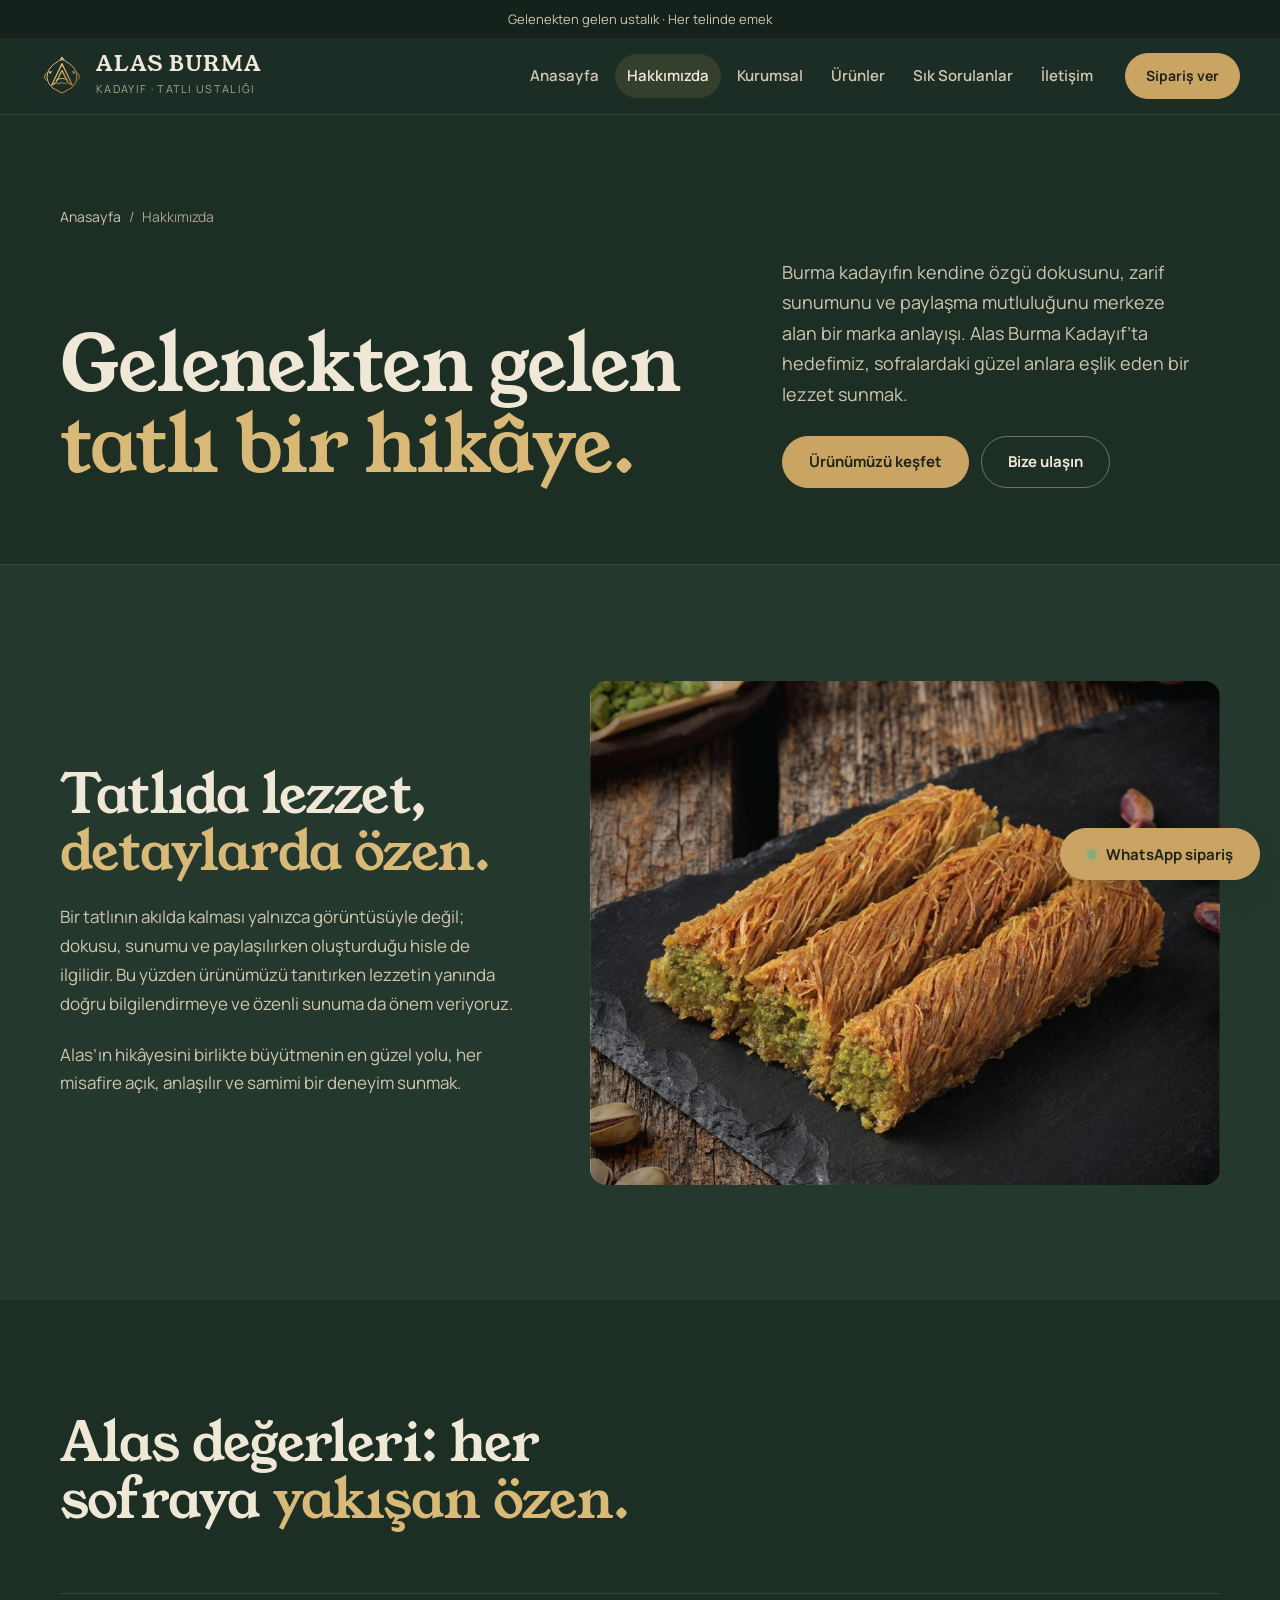
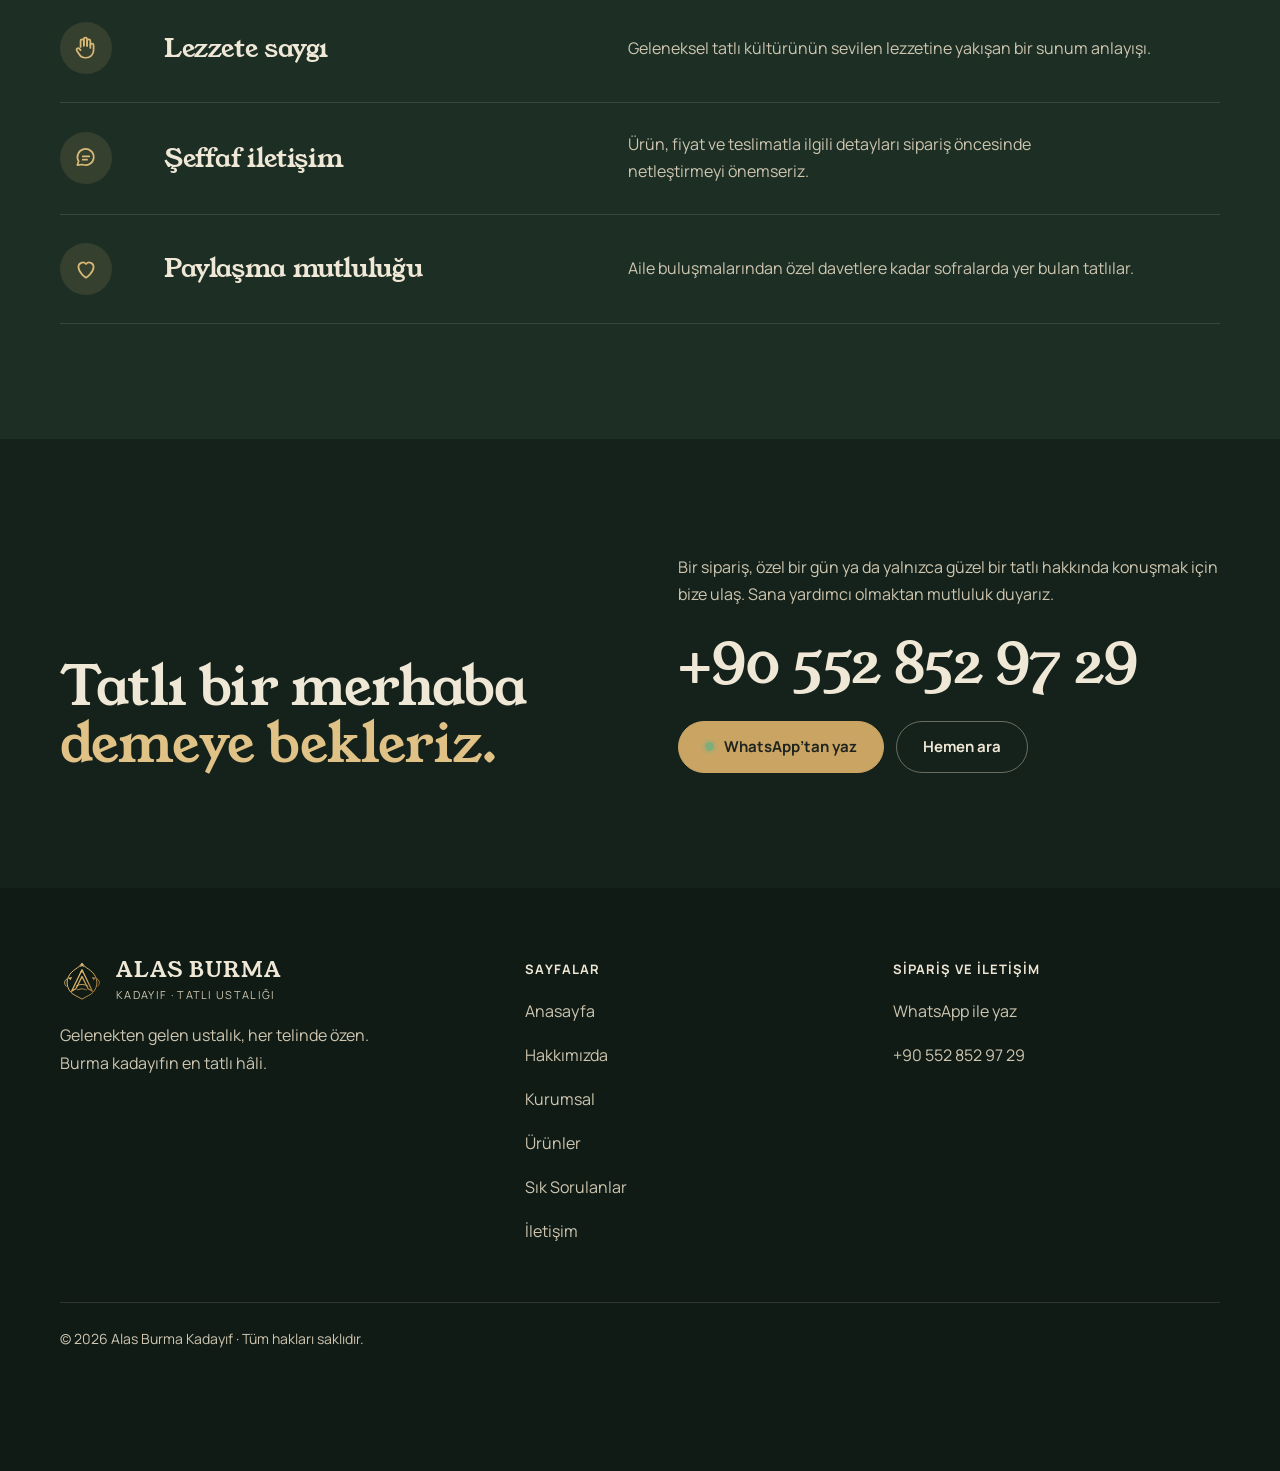
==== hakkimizda.html @ 7f006ce3 "Add files via upload" ====
<!DOCTYPE html>
<html lang="tr">
<head>
<meta charset="UTF-8"><meta name="viewport" content="width=device-width, initial-scale=1">
<title>Hakkımızda | Alas Burma Kadayıf</title>
<meta name="description" content="Alas Burma Kadayıf’ın hikâyesi, yaklaşımı ve değerleri.">
<link rel="canonical" href="https://xn--alasburmakadayf-llc.com/hakkimizda.html">
<meta property="og:type" content="website"><meta property="og:locale" content="tr_TR"><meta property="og:site_name" content="Alas Burma Kadayıf"><meta property="og:title" content="Hakkımızda | Alas Burma Kadayıf"><meta property="og:description" content="Alas Burma Kadayıf’ın hikâyesi, yaklaşımı ve değerleri."><meta property="og:url" content="https://xn--alasburmakadayf-llc.com/hakkimizda.html"><meta property="og:image" content="https://xn--alasburmakadayf-llc.com/assets/burma-kadayif.jpg"><meta name="twitter:card" content="summary_large_image">
<meta name="theme-color" content="#1d2e25">
<link rel="icon" type="image/svg+xml" href="assets/favicon.svg">
<link rel="preconnect" href="https://fonts.googleapis.com"><link rel="preconnect" href="https://fonts.gstatic.com" crossorigin>
<link rel="stylesheet" href="https://fonts.googleapis.com/css2?family=Manrope:wght@400;500;600;700&family=Young+Serif&display=swap">
<link rel="stylesheet" href="assets/site.css">
</head>
<body>
<a class="skip" href="#icerik">İçeriğe geç</a>
<div class="topline">Gelenekten gelen ustalık · Her telinde emek</div>
<header class="header"><div class="wrap">
<a class="brand" href="index.html" aria-label="Alas Burma Kadayıf ana sayfa"><svg  viewBox="0 0 72 72" aria-hidden="true" xmlns="http://www.w3.org/2000/svg"><defs><linearGradient id="lgH" x1="0" y1="0" x2="1" y2="1"><stop stop-color="#f1d18d"/><stop offset=".55" stop-color="#d2aa5e"/><stop offset="1" stop-color="#9d7134"/></linearGradient></defs><path d="M36 5 C31 14 20 15 14 27 C8 39 14 53 25 58 L36 64 L47 58 C58 53 64 39 58 27 C52 15 41 14 36 5Z" fill="none" stroke="url(#lgH)" stroke-width="1.6"/><path d="M36 16 L19 51 L26 47 L36 27 L46 47 L53 51Z" fill="none" stroke="url(#lgH)" stroke-width="2.1" stroke-linejoin="round"/><path d="M26 43 Q36 37 46 43 M28 49 Q36 45 44 49" fill="none" stroke="url(#lgH)" stroke-width="1.3"/><path d="M36 5 L32 12 L36 10 L40 12Z M13 29 L20 28 L17 33Z M59 29 L52 28 L55 33Z" fill="url(#lgH)"/><circle cx="36" cy="19" r="2" fill="url(#lgH)"/><path d="M10 43 Q4 36 11 31 M62 43 Q68 36 61 31" fill="none" stroke="url(#lgH)" stroke-width="1.3" stroke-linecap="round"/></svg><span><b>ALAS BURMA</b><small>Kadayıf · Tatlı ustalığı</small></span></a>
<button class="menu-btn" type="button" aria-controls="site-menu" aria-expanded="false"><i></i><span>Menü</span></button>
<nav class="nav" id="site-menu" aria-label="Ana menü">
<a data-page="index.html" href="index.html">Anasayfa</a>
<a data-page="hakkimizda.html" href="hakkimizda.html">Hakkımızda</a>
<div class="drop"><a data-page="kurumsal.html" href="kurumsal.html">Kurumsal</a><div class="drop-menu"><a data-page="kurumsal.html" href="kurumsal.html">Kurumsal yaklaşımımız</a><a data-page="kalite.html" href="kalite.html">Kalite anlayışımız</a></div></div>
<a data-page="urunler.html" href="urunler.html">Ürünler</a>
<a data-page="sss.html" href="sss.html">Sık Sorulanlar</a>
<a data-page="iletisim.html" href="iletisim.html">İletişim</a>
<form class="search" role="search" onsubmit="return searchSite(event)"><label class="sr-only" for="site-search-m">Sitede ara</label><input id="site-search-m" type="search" placeholder="Sitede ara"><button type="submit" aria-label="Ara"><svg viewBox="0 0 24 24" fill="none" stroke="currentColor" stroke-width="2" stroke-linecap="round" aria-hidden="true"><circle cx="11" cy="11" r="6.5"/><path d="m16 16 4 4"/></svg></button></form>
</nav>
<form class="search" role="search" onsubmit="return searchSite(event)"><label class="sr-only" for="site-search">Sitede ara</label><input id="site-search" type="search" placeholder="Sitede ara"><button type="submit" aria-label="Ara"><svg viewBox="0 0 24 24" fill="none" stroke="currentColor" stroke-width="2" stroke-linecap="round" aria-hidden="true"><circle cx="11" cy="11" r="6.5"/><path d="m16 16 4 4"/></svg></button></form>
<a class="btn order-top" href="https://wa.me/905528529729?text=Merhaba%2C%20Alas%20Burma%20Kaday%C4%B1f%20sipari%C5%9Fi%20vermek%20istiyorum." target="_blank" rel="noopener">Sipariş ver</a>
</div></header>
<main id="icerik">

<section class="page-head"><div class="wrap">
<nav class="crumbs" aria-label="Konum"><a href="index.html">Anasayfa</a><span aria-hidden="true">/</span><span>Hakkımızda</span></nav>
<div class="grid" data-enter><h1>Gelenekten gelen <span class="accent">tatlı bir hikâye.</span></h1><div><p>Burma kadayıfın kendine özgü dokusunu, zarif sunumunu ve paylaşma mutluluğunu merkeze alan bir marka anlayışı. Alas Burma Kadayıf’ta hedefimiz, sofralardaki güzel anlara eşlik eden bir lezzet sunmak.</p><div class="actions"><a class="btn" href="urunler.html">Ürünümüzü keşfet</a><a class="btn ghost" href="iletisim.html">Bize ulaşın</a></div></div></div>
</div></section>
<section class="sec white"><div class="wrap spread flip">
<div class="photo"><img src="assets/burma-kadayif.jpg" alt="Antep fıstıklı altın renginde burma kadayıf" style="object-position:60% 40%" loading="lazy"></div>
<div class="spread-copy"><h2>Tatlıda lezzet, <span class="accent">detaylarda özen.</span></h2><p>Bir tatlının akılda kalması yalnızca görüntüsüyle değil; dokusu, sunumu ve paylaşılırken oluşturduğu hisle de ilgilidir. Bu yüzden ürünümüzü tanıtırken lezzetin yanında doğru bilgilendirmeye ve özenli sunuma da önem veriyoruz.</p><p>Alas’ın hikâyesini birlikte büyütmenin en güzel yolu, her misafire açık, anlaşılır ve samimi bir deneyim sunmak.</p></div>
</div></section>
<section class="sec"><div class="wrap">
<div class="head"><h2>Alas değerleri: her sofraya <span class="accent">yakışan özen.</span></h2></div>
<div class="rows">
<div class="row"><div class="ic"><svg viewBox="0 0 24 24" fill="none" stroke="#d9b977" stroke-width="1.6" stroke-linecap="round" stroke-linejoin="round" aria-hidden="true"><path d='M7 11V5.5a1.5 1.5 0 0 1 3 0V10'/><path d='M10 9.5V4a1.5 1.5 0 0 1 3 0v6'/><path d='M13 10V5.5a1.5 1.5 0 0 1 3 0V12'/><path d='M16 9.5a1.5 1.5 0 0 1 3 0V14a7 7 0 0 1-7 7h-1a6 6 0 0 1-5-2.7L3.6 14.6a1.5 1.5 0 0 1 2.4-1.8L7 14'/></svg></div><h3>Lezzete saygı</h3><p>Geleneksel tatlı kültürünün sevilen lezzetine yakışan bir sunum anlayışı.</p><span></span></div>
<div class="row"><div class="ic"><svg viewBox="0 0 24 24" fill="none" stroke="#d9b977" stroke-width="1.6" stroke-linecap="round" stroke-linejoin="round" aria-hidden="true"><path d='M4 18.5 5.2 15A7.5 7.5 0 1 1 8.6 18l-4.6.5z'/><path d='M9 10.5h6M9 13.5h4'/></svg></div><h3>Şeffaf iletişim</h3><p>Ürün, fiyat ve teslimatla ilgili detayları sipariş öncesinde netleştirmeyi önemseriz.</p><span></span></div>
<div class="row"><div class="ic"><svg viewBox="0 0 24 24" fill="none" stroke="#d9b977" stroke-width="1.6" stroke-linecap="round" stroke-linejoin="round" aria-hidden="true"><path d='M12 20s-7-4.4-7-10a4 4 0 0 1 7-2.6A4 4 0 0 1 19 10c0 5.6-7 10-7 10z'/></svg></div><h3>Paylaşma mutluluğu</h3><p>Aile buluşmalarından özel davetlere kadar sofralarda yer bulan tatlılar.</p><span></span></div>
</div></div></section>
<section class="sec dark"><div class="wrap contact">
<h2>Tatlı bir merhaba <span class="accent">demeye bekleriz.</span></h2>
<div class="contact-side"><p>Bir sipariş, özel bir gün ya da yalnızca güzel bir tatlı hakkında konuşmak için bize ulaş. Sana yardımcı olmaktan mutluluk duyarız.</p><a class="phone" href="tel:+905528529729">+90 552 852 97 29</a><div class="actions"><a class="btn" href="https://wa.me/905528529729?text=Merhaba%2C%20Alas%20Burma%20Kaday%C4%B1f%20hakk%C4%B1nda%20bilgi%20almak%20istiyorum." target="_blank" rel="noopener"><span class="dot" aria-hidden="true"></span>WhatsApp’tan yaz</a><a class="btn ghost" href="tel:+905528529729">Hemen ara</a></div></div>
</div></section>
</main>
<footer class="footer dark"><div class="wrap">
<div class="grid">
<div><a class="brand" href="index.html" aria-label="Alas Burma Kadayıf ana sayfa"><svg  viewBox="0 0 72 72" aria-hidden="true" xmlns="http://www.w3.org/2000/svg"><defs><linearGradient id="lgF" x1="0" y1="0" x2="1" y2="1"><stop stop-color="#f1d18d"/><stop offset=".55" stop-color="#d2aa5e"/><stop offset="1" stop-color="#9d7134"/></linearGradient></defs><path d="M36 5 C31 14 20 15 14 27 C8 39 14 53 25 58 L36 64 L47 58 C58 53 64 39 58 27 C52 15 41 14 36 5Z" fill="none" stroke="url(#lgF)" stroke-width="1.6"/><path d="M36 16 L19 51 L26 47 L36 27 L46 47 L53 51Z" fill="none" stroke="url(#lgF)" stroke-width="2.1" stroke-linejoin="round"/><path d="M26 43 Q36 37 46 43 M28 49 Q36 45 44 49" fill="none" stroke="url(#lgF)" stroke-width="1.3"/><path d="M36 5 L32 12 L36 10 L40 12Z M13 29 L20 28 L17 33Z M59 29 L52 28 L55 33Z" fill="url(#lgF)"/><circle cx="36" cy="19" r="2" fill="url(#lgF)"/><path d="M10 43 Q4 36 11 31 M62 43 Q68 36 61 31" fill="none" stroke="url(#lgF)" stroke-width="1.3" stroke-linecap="round"/></svg><span><b>ALAS BURMA</b><small>Kadayıf · Tatlı ustalığı</small></span></a><p>Gelenekten gelen ustalık, her telinde özen. Burma kadayıfın en tatlı hâli.</p></div>
<div><h3>Sayfalar</h3><nav aria-label="Alt menü"><a href="index.html">Anasayfa</a><a href="hakkimizda.html">Hakkımızda</a><a href="kurumsal.html">Kurumsal</a><a href="urunler.html">Ürünler</a><a href="sss.html">Sık Sorulanlar</a><a href="iletisim.html">İletişim</a></nav></div>
<div class="contact-links"><h3>Sipariş ve iletişim</h3><a href="https://wa.me/905528529729?text=Merhaba%2C%20Alas%20Burma%20Kaday%C4%B1f%20hakk%C4%B1nda%20bilgi%20almak%20istiyorum." target="_blank" rel="noopener">WhatsApp ile yaz</a><a href="tel:+905528529729">+90 552 852 97 29</a></div>
</div>
<div class="legal">© 2026 Alas Burma Kadayıf · Tüm hakları saklıdır.</div>
</div></footer>
<a class="btn wa" href="https://wa.me/905528529729?text=Merhaba%2C%20Alas%20Burma%20Kaday%C4%B1f%20hakk%C4%B1nda%20bilgi%20almak%20istiyorum." target="_blank" rel="noopener"><span class="dot" aria-hidden="true"></span>WhatsApp sipariş</a>
<script src="assets/site.js"></script>
</body>
</html>
---- assets/site.css ----
/* Alas Burma Kadayıf — atölye kâğıdı sistemi
   Zemin: sıcak kâğıt. Mürekkep: koyu yeşil. Vurgu: fıstık yeşili (küçük işaretler), altın (yalnız marka).
   Başlık: Young Serif. Gövde: Manrope. */
:root{
  --paper:#1d2e25;--paper-2:#24382d;--ink:#f0e8d6;--ink-2:#cec6b0;--ink-3:#aaa48d;
  --green:#15221b;--green-2:#2a4033;--cream-on-green:#f0e8d6;--muted-on-green:#cec6b0;
  --gold:#c9a463;--pist:#d9b977;--pist-soft:rgba(217,185,119,.13);--line:rgba(240,232,214,.13);--line-dark:rgba(240,232,214,.13);
  --wrap:1240px;--gut:clamp(20px,4vw,40px);--sec:clamp(72px,9vw,128px);--r:16px;
  --serif:'Young Serif',Georgia,'Times New Roman',serif;--sans:Manrope,Arial,Helvetica,sans-serif;
  --ease:cubic-bezier(.16,1,.3,1)
}
*{box-sizing:border-box}
html{scroll-behavior:smooth;-webkit-text-size-adjust:100%;scrollbar-color:var(--gold) var(--green);accent-color:var(--pist)}
body{margin:0;background:var(--paper);color:var(--ink);font:400 16px/1.7 var(--sans)}
img{display:block;max-width:100%}
a{color:inherit;text-underline-offset:4px}
::selection{background:#c9a35e;color:#13201a}
:focus-visible{outline:2px solid var(--gold);outline-offset:3px;border-radius:4px}
.dark :focus-visible{outline-color:var(--gold)}
h1,h2,h3{font-family:var(--serif);font-weight:400;line-height:1.06;letter-spacing:-.015em;margin:0;text-wrap:balance}
h1{font-size:clamp(42px,6vw,88px)}
h2{font-size:clamp(34px,4.2vw,60px)}
h3{font-size:clamp(22px,2vw,28px);line-height:1.2}
p{margin:0;text-wrap:pretty}
.wrap{max-width:var(--wrap);margin:0 auto;padding:0 var(--gut)}
.sr-only{position:absolute;width:1px;height:1px;overflow:hidden;clip:rect(0 0 0 0);white-space:nowrap}
.skip{position:absolute;left:12px;top:-60px;z-index:200;background:var(--ink);color:var(--paper);padding:12px 18px;border-radius:999px;text-decoration:none}
.skip:focus{top:12px}
.accent{color:var(--pist)}
.dark .accent{color:#e0c287}

/* Butonlar: tek aile */
.btn{display:inline-flex;align-items:center;justify-content:center;gap:10px;min-height:52px;padding:0 26px;border-radius:999px;border:1.5px solid var(--ink);background:var(--ink);color:var(--paper);font:700 15px/1 var(--sans);text-decoration:none;cursor:pointer;transition:transform .25s var(--ease),background-color .25s,color .25s,border-color .25s}
.btn:hover{transform:translateY(-2px);background:var(--green-2);border-color:var(--green-2)}
.btn:active{transform:scale(.97)}
.btn.ghost{background:transparent;color:var(--ink)}
.btn.ghost:hover{background:var(--ink);color:var(--paper)}
.dark .btn{background:var(--cream-on-green);color:var(--ink);border-color:var(--cream-on-green)}
.dark .btn:hover{background:#fff;border-color:#fff}
.dark .btn.ghost{background:transparent;color:var(--cream-on-green);border-color:rgba(243,234,215,.5)}
.dark .btn.ghost:hover{background:var(--cream-on-green);color:var(--ink)}
.btn .dot{width:9px;height:9px;border-radius:50%;background:#7fae7c;box-shadow:0 0 0 3px rgba(127,174,124,.25)}
.actions{display:flex;flex-wrap:wrap;gap:12px}
.link{display:inline-flex;align-items:center;gap:8px;min-height:44px;font-weight:700;text-decoration:none;border-bottom:1.5px solid currentColor;padding-bottom:2px;min-height:0}
.link:hover{color:var(--pist)}

/* Üst bilgi */
.topline{background:var(--green);color:var(--muted-on-green);text-align:center;font-size:13px;padding:8px 16px}
.header{position:sticky;top:0;z-index:50;background:rgba(29,46,37,.95);backdrop-filter:blur(10px);border-bottom:1px solid var(--line)}
.header .wrap{display:flex;align-items:center;gap:20px;min-height:76px;max-width:1400px}
.brand{white-space:nowrap;display:flex;align-items:center;gap:12px;text-decoration:none;flex-shrink:0}
.brand svg{width:44px;height:44px}
.brand b{display:block;font:400 21px/1 var(--serif);letter-spacing:.06em;color:var(--ink)}
.brand small{display:block;margin-top:5px;font-size:11px;letter-spacing:.12em;text-transform:uppercase;color:var(--ink-3)}
.nav{display:flex;align-items:center;gap:4px;margin-left:auto}
.nav>a,.drop>a{display:inline-flex;align-items:center;min-height:44px;padding:0 12px;border-radius:999px;font-size:15px;font-weight:600;text-decoration:none;color:var(--ink-2);transition:background-color .2s,color .2s}
.nav>a:hover,.drop>a:hover{background:rgba(20,40,31,.06);color:var(--ink)}
.nav a.active{color:var(--ink);background:var(--pist-soft)}
.drop{position:relative}
.drop-menu{position:absolute;top:calc(100% + 8px);left:0;min-width:230px;padding:8px;background:var(--paper-2);border:1px solid var(--line);border-radius:14px;box-shadow:0 18px 40px -20px rgba(20,40,31,.35);opacity:0;visibility:hidden;transform:translateY(-4px);transition:.2s var(--ease)}
.drop:hover .drop-menu,.drop:focus-within .drop-menu,.drop.open .drop-menu{opacity:1;visibility:visible;transform:none}
.drop-menu a{display:flex;align-items:center;min-height:44px;padding:0 14px;border-radius:10px;text-decoration:none;font-weight:600;font-size:15px}
.drop-menu a:hover{background:var(--pist-soft)}
.search{display:flex;align-items:center;border:1px solid var(--line);border-radius:999px;background:var(--paper-2);padding:3px 3px 3px 16px;width:170px}
.search:focus-within{border-color:var(--pist);outline:2px solid var(--pist-soft)}
.nav .search{display:none}
.nav>a,.drop>a,.btn{white-space:nowrap}
.search input{flex:1;min-width:0;border:0;background:transparent;font:500 14px var(--sans);color:var(--ink);outline:0}
.search input::placeholder{color:var(--ink-3)}
.search button{width:40px;height:40px;border:0;border-radius:50%;background:var(--ink);color:var(--paper);cursor:pointer;display:grid;place-items:center}
.search button svg{width:17px;height:17px}
.order-top{min-height:46px;padding:0 20px;font-size:14px}
.menu-btn{display:none;margin-left:auto;align-items:center;gap:10px;min-height:46px;padding:0 18px;border-radius:999px;border:1.5px solid var(--ink);background:transparent;font:700 15px var(--sans);color:var(--ink);cursor:pointer}
.menu-btn i{width:18px;height:2px;background:currentColor;position:relative;display:block}
.menu-btn i:before,.menu-btn i:after{content:"";position:absolute;left:0;width:18px;height:2px;background:currentColor;transition:transform .25s}
.menu-btn i:before{top:-6px}.menu-btn i:after{top:6px}
.menu-open .menu-btn i{background:transparent}
.menu-open .menu-btn i:before{transform:translateY(6px) rotate(45deg)}
.menu-open .menu-btn i:after{transform:translateY(-6px) rotate(-45deg)}

/* Bölüm temelleri */
.sec{padding:var(--sec) 0}
.sec.white{background:var(--paper-2)}
.dark{background:var(--green);color:var(--cream-on-green)}
.dark p{color:var(--muted-on-green)}
.head{display:grid;grid-template-columns:minmax(0,1fr) minmax(0,.8fr);gap:24px 64px;align-items:end;margin-bottom:clamp(40px,5vw,72px)}
.head p{color:var(--ink-2);font-size:17px;max-width:52ch}
.dark .head p{color:var(--muted-on-green)}
.crumbs{display:flex;flex-wrap:wrap;gap:8px;font-size:14px;color:var(--ink-3);margin-bottom:28px}
.crumbs a{text-decoration:none;color:var(--ink-2);min-height:24px}
.crumbs a:hover{color:var(--pist)}
.photo{position:relative;overflow:hidden;border-radius:var(--r);background:#2a2a24}
.photo img{width:100%;height:100%;object-fit:cover;transition:transform .8s var(--ease)}
a.photo:hover img,.photo:hover img{transform:scale(1.025)}

/* Ana sayfa kahraman */
.hero{display:grid;grid-template-columns:minmax(0,1fr) minmax(0,1fr);min-height:calc(100svh - 112px);background:var(--paper)}
.hero-copy{display:flex;flex-direction:column;justify-content:center;gap:28px;padding:clamp(48px,6vw,96px) clamp(32px,5vw,80px) clamp(48px,6vw,96px) max(var(--gut),calc((100vw - var(--wrap))/2 + var(--gut)))}
.hero-copy h1{font-size:clamp(44px,4.8vw,80px)}
.hero-copy .lead{font-size:18px;color:var(--ink-2);max-width:46ch}
.facts{display:grid;grid-template-columns:repeat(3,minmax(0,1fr));border-top:1px solid var(--line);padding-top:22px;gap:20px;max-width:560px}
.facts b{display:block;font:400 19px/1.2 var(--serif);color:var(--ink)}
.facts span{display:block;font-size:14px;color:var(--ink-3);margin-top:4px}
.hero-photo{position:relative;min-height:420px;overflow:hidden;background:#2a2a24}
.hero-photo img{position:absolute;inset:0;width:100%;height:100%;object-fit:cover;object-position:50% 55%}
.hero-photo .stamp{position:absolute;left:28px;bottom:28px;display:flex;align-items:center;gap:12px;padding:12px 18px 12px 12px;border-radius:999px;background:rgba(21,34,27,.9);color:var(--ink);font-weight:700;font-size:14px}
.hero-photo .stamp svg{width:34px;height:34px}

/* Ürün yayılımı */
.spread{display:grid;grid-template-columns:minmax(0,1.15fr) minmax(0,.85fr);gap:clamp(32px,5vw,80px);align-items:center}
.spread.flip{grid-template-columns:minmax(0,.85fr) minmax(0,1.15fr)}
.spread.flip .photo{order:2}
.spread .photo{aspect-ratio:5/4}
.spread-copy{display:flex;flex-direction:column;gap:22px}
.spread-copy>p{font-size:17px;color:var(--ink-2)}
.dark .spread-copy>p{color:var(--muted-on-green)}
.specs{margin:0;border-top:1px solid var(--line)}
.specs div{display:grid;grid-template-columns:120px minmax(0,1fr);gap:16px;padding:14px 0;border-bottom:1px solid var(--line)}
.specs dt{font-size:14px;font-weight:700;color:var(--pist)}
.specs dd{margin:0;font-size:16px}

/* Hikâye bandı */
.story{display:grid;grid-template-columns:minmax(0,1.1fr) minmax(0,.9fr);gap:clamp(32px,6vw,96px);align-items:end}
.story h2{font-size:clamp(36px,4.2vw,60px)}
.story-side{display:flex;flex-direction:column;gap:24px}
.story-side p{font-size:17px}
.emblem{width:72px;height:72px}

/* Satır listesi (kart yerine) */
.rows{border-top:1px solid var(--line)}
.dark .rows{border-color:var(--line-dark)}
.row{display:grid;grid-template-columns:64px minmax(0,1fr) minmax(0,1.3fr) auto;gap:16px 40px;align-items:center;padding:28px 0;border-bottom:1px solid var(--line)}
.dark .row{border-color:var(--line-dark)}
.row .ic{width:52px;height:52px;border-radius:50%;background:var(--pist-soft);display:grid;place-items:center}
.row .ic svg{width:26px;height:26px}
.row p{color:var(--ink-2)}
.row .link{white-space:nowrap}

/* Fotoğraflı sipariş bandı */
.band{position:relative;overflow:hidden;color:#f3ead7}
.band img{position:absolute;inset:0;width:100%;height:100%;object-fit:cover;object-position:50% 70%}
.band:after{content:"";position:absolute;inset:0;background:linear-gradient(90deg,rgba(21,34,27,.9) 0%,rgba(21,34,27,.7) 45%,rgba(21,34,27,.18) 100%)}
.band .wrap{position:relative;z-index:1;padding-top:clamp(96px,12vw,170px);padding-bottom:clamp(96px,12vw,170px)}
.band h2{max-width:14ch}
.band p{max-width:44ch;margin:22px 0 32px;color:#e7e1cf;font-size:17px}

/* SSS */
.faq{display:grid;grid-template-columns:minmax(0,.8fr) minmax(0,1.2fr);gap:clamp(32px,6vw,96px);align-items:start}
.faq-side{position:sticky;top:110px;display:flex;flex-direction:column;gap:22px}
.faq-side p{color:var(--ink-2);font-size:17px}
.qa{border-top:1px solid var(--line)}
.qa details{border-bottom:1px solid var(--line)}
.qa summary{list-style:none;display:flex;justify-content:space-between;align-items:center;gap:24px;min-height:72px;padding:18px 0;cursor:pointer;font:400 21px/1.3 var(--serif)}
.qa summary::-webkit-details-marker{display:none}
.qa summary:after{content:"";flex:0 0 36px;height:36px;border-radius:50%;border:1.5px solid var(--ink);background:linear-gradient(var(--ink),var(--ink)) center/12px 1.5px no-repeat,linear-gradient(var(--ink),var(--ink)) center/1.5px 12px no-repeat;transition:transform .3s var(--ease),background-color .2s}
.qa details[open] summary:after{transform:rotate(45deg);background-color:var(--pist-soft)}
.qa summary:hover{color:var(--pist)}
.qa details p{padding:0 56px 24px 0;color:var(--ink-2);max-width:68ch}

/* İletişim */
.contact{display:grid;grid-template-columns:minmax(0,1fr) minmax(0,1fr);gap:clamp(32px,6vw,96px);align-items:end}
.contact h2{font-size:clamp(36px,4.2vw,60px)}
.contact-side{display:flex;flex-direction:column;gap:28px}
.phone{display:block;font:400 clamp(34px,4.4vw,60px)/1 var(--serif);color:var(--cream-on-green);text-decoration:none;letter-spacing:-.01em}
.phone:hover{color:#fff}
.channels{display:grid;grid-template-columns:repeat(2,minmax(0,1fr));gap:16px}
.channel{display:flex;flex-direction:column;gap:6px;padding:26px;border-radius:var(--r);background:var(--paper-2);border:1px solid var(--line);text-decoration:none;transition:transform .25s var(--ease),border-color .25s}
.channel:hover{transform:translateY(-2px);border-color:var(--pist)}
.channel svg{width:30px;height:30px;margin-bottom:10px}
.channel b{font:400 24px/1.2 var(--serif)}
.channel span{color:var(--ink-2);font-size:15px}

/* İç sayfa başlığı */
.page-head{padding:clamp(56px,7vw,104px) 0 clamp(48px,6vw,88px);border-bottom:1px solid var(--line)}
.page-head .grid{display:grid;grid-template-columns:minmax(0,1.2fr) minmax(0,.8fr);gap:24px 64px;align-items:end}
.page-head p{font-size:18px;color:var(--ink-2);max-width:48ch}
.page-head .actions{margin-top:26px}

/* Ürün detay */
.detail-head{display:grid;grid-template-columns:minmax(0,1.1fr) minmax(0,.9fr);gap:clamp(32px,5vw,80px);align-items:center;padding:clamp(40px,5vw,72px) 0 var(--sec)}
.detail-head .photo{aspect-ratio:1/1}
.detail-head h1{font-size:clamp(52px,7vw,104px)}
.chips{display:flex;flex-wrap:wrap;gap:8px}
.chips span{display:inline-flex;align-items:center;min-height:36px;padding:0 14px;border-radius:999px;background:var(--pist-soft);color:#e0c287;font-size:14px;font-weight:700}
.trio{display:grid;grid-template-columns:repeat(3,minmax(0,1fr));gap:clamp(24px,4vw,56px);border-top:1px solid var(--line-dark);padding-top:40px}
.trio h3{margin-bottom:12px}
.trio span{display:block;font-size:14px;font-weight:700;color:#e0c287;margin-bottom:14px}
.tabs{display:flex;gap:8px;flex-wrap:wrap;margin-bottom:28px}
.tab{min-height:48px;padding:0 22px;border-radius:999px;border:1.5px solid var(--line);background:transparent;font:700 15px var(--sans);color:var(--ink-2);cursor:pointer;transition:.2s}
.tab:hover{border-color:var(--ink);color:var(--ink)}
.tab[aria-selected="true"]{background:var(--ink);border-color:var(--ink);color:var(--paper)}
.panel{max-width:72ch;font-size:17px;color:var(--ink-2)}
.panel p+p{margin-top:14px}
.panel strong{color:var(--ink)}
.panel[hidden]{display:none}

/* Alt bilgi */
.footer{background:#111b16;color:var(--muted-on-green);padding:72px 0 120px}
.footer .grid{display:grid;grid-template-columns:minmax(0,1.3fr) minmax(0,1fr) minmax(0,1fr);gap:40px}
.footer .brand b{color:var(--cream-on-green)}
.footer .brand small{color:var(--muted-on-green)}
.footer h3{font:700 13px var(--sans);letter-spacing:.08em;text-transform:uppercase;color:var(--cream-on-green);margin-bottom:12px}
.footer nav a,.footer .contact-links a{display:flex;align-items:center;min-height:44px;text-decoration:none;color:var(--muted-on-green)}
.footer nav a:hover,.footer .contact-links a:hover{color:#fff}
.footer p{margin-top:18px;max-width:34ch}
.footer .legal{margin-top:48px;padding-top:24px;border-top:1px solid var(--line-dark);font-size:14px}

/* Yüzen sipariş */
.wa{position:fixed;right:20px;bottom:20px;z-index:60;box-shadow:0 14px 30px -14px rgba(20,40,31,.6)}

/* Giriş hareketi: yalnız ilk ekran, bir kez */
@keyframes up{from{opacity:0;transform:translateY(18px)}to{opacity:1;transform:none}}
@keyframes reveal{from{clip-path:inset(0 0 0 100%)}to{clip-path:inset(0)}}
[data-enter]>*{animation:up .9s var(--ease) both}
[data-enter]>:nth-child(2){animation-delay:.08s}[data-enter]>:nth-child(3){animation-delay:.16s}[data-enter]>:nth-child(4){animation-delay:.24s}[data-enter]>:nth-child(5){animation-delay:.32s}
.hero-photo{animation:reveal 1.2s var(--ease) .15s both}
@media(prefers-reduced-motion:reduce){*,*:before,*:after{animation:none!important;transition:none!important}html{scroll-behavior:auto}}

/* Duyarlı */
@media(max-width:1280px){.header .wrap>.search{display:none}}
@media(max-width:1100px){.nav>a,.drop>a{padding:0 9px;font-size:14px}.order-top{display:none}}
@media(max-width:900px){
  .menu-btn{display:inline-flex}
  .order-top{display:none}
  .header{backdrop-filter:none;background:var(--paper)}
  .menu-open .wa{display:none}
  .nav{display:none;position:fixed;inset:var(--menu-top,112px) 0 0;flex-direction:column;align-items:stretch;gap:0;padding:16px var(--gut) 120px;background:var(--paper);overflow:auto;margin:0}
  .menu-open .nav{display:flex}
  .nav>a,.drop>a{min-height:56px;font:400 26px var(--serif);color:var(--ink);border-bottom:1px solid var(--line);border-radius:0;padding:0}
  .nav>a.active{background:transparent;color:var(--pist)}
  .drop-menu{position:static;opacity:1;visibility:visible;transform:none;box-shadow:none;border:0;background:transparent;padding:0 0 8px 12px}
  .nav .search{display:flex;width:100%;margin-top:20px}
  .hero,.spread,.spread.flip,.story,.faq,.contact,.head,.page-head .grid,.detail-head,.footer .grid{grid-template-columns:minmax(0,1fr)}
  .hero{min-height:0}
  .hero-photo{min-height:0;aspect-ratio:4/3;order:2}
  .hero-copy{padding:48px var(--gut)}
  .spread.flip .photo{order:0}
  .faq-side{position:static}
  .row{grid-template-columns:52px minmax(0,1fr);gap:10px 18px}
  .row .ic{width:44px;height:44px}
  .row p,.row .link{grid-column:2}
  .trio{grid-template-columns:minmax(0,1fr)}
  .band:after{background:rgba(21,34,27,.76)}
}
@media(max-width:560px){
  .brand b{font-size:18px}.brand small{font-size:11px;letter-spacing:.08em}.brand svg{width:38px;height:38px}
  .menu-btn span{display:none}
  .facts{grid-template-columns:minmax(0,1fr);gap:12px}
  .facts div{display:flex;gap:10px;align-items:baseline}
  .actions .btn{width:100%}
  .channels{grid-template-columns:minmax(0,1fr)}
  .specs div{grid-template-columns:92px minmax(0,1fr)}
  .qa summary{font-size:19px}
  .qa details p{padding-right:0}
  .wa{left:16px;right:16px;bottom:14px}
  .footer{padding-bottom:110px}
  .tabs .tab{flex:1 1 auto}
}

/* koyu tema butonları: dolu = yumuşak altın, çerçeveli = krem çizgi */
.btn,.dark .btn{background:var(--gold);border-color:var(--gold);color:#1f241f}
.btn:hover,.dark .btn:hover{background:#d6b475;border-color:#d6b475;color:#13201a}
.btn.ghost,.dark .btn.ghost{background:transparent;color:var(--ink);border-color:rgba(237,228,207,.38)}
.btn.ghost:hover,.dark .btn.ghost:hover{background:rgba(237,228,207,.08);color:var(--ink);border-color:var(--gold)}
.search button{background:var(--gold);color:#13201a}
.photo,.hero-photo{background:#15221b}
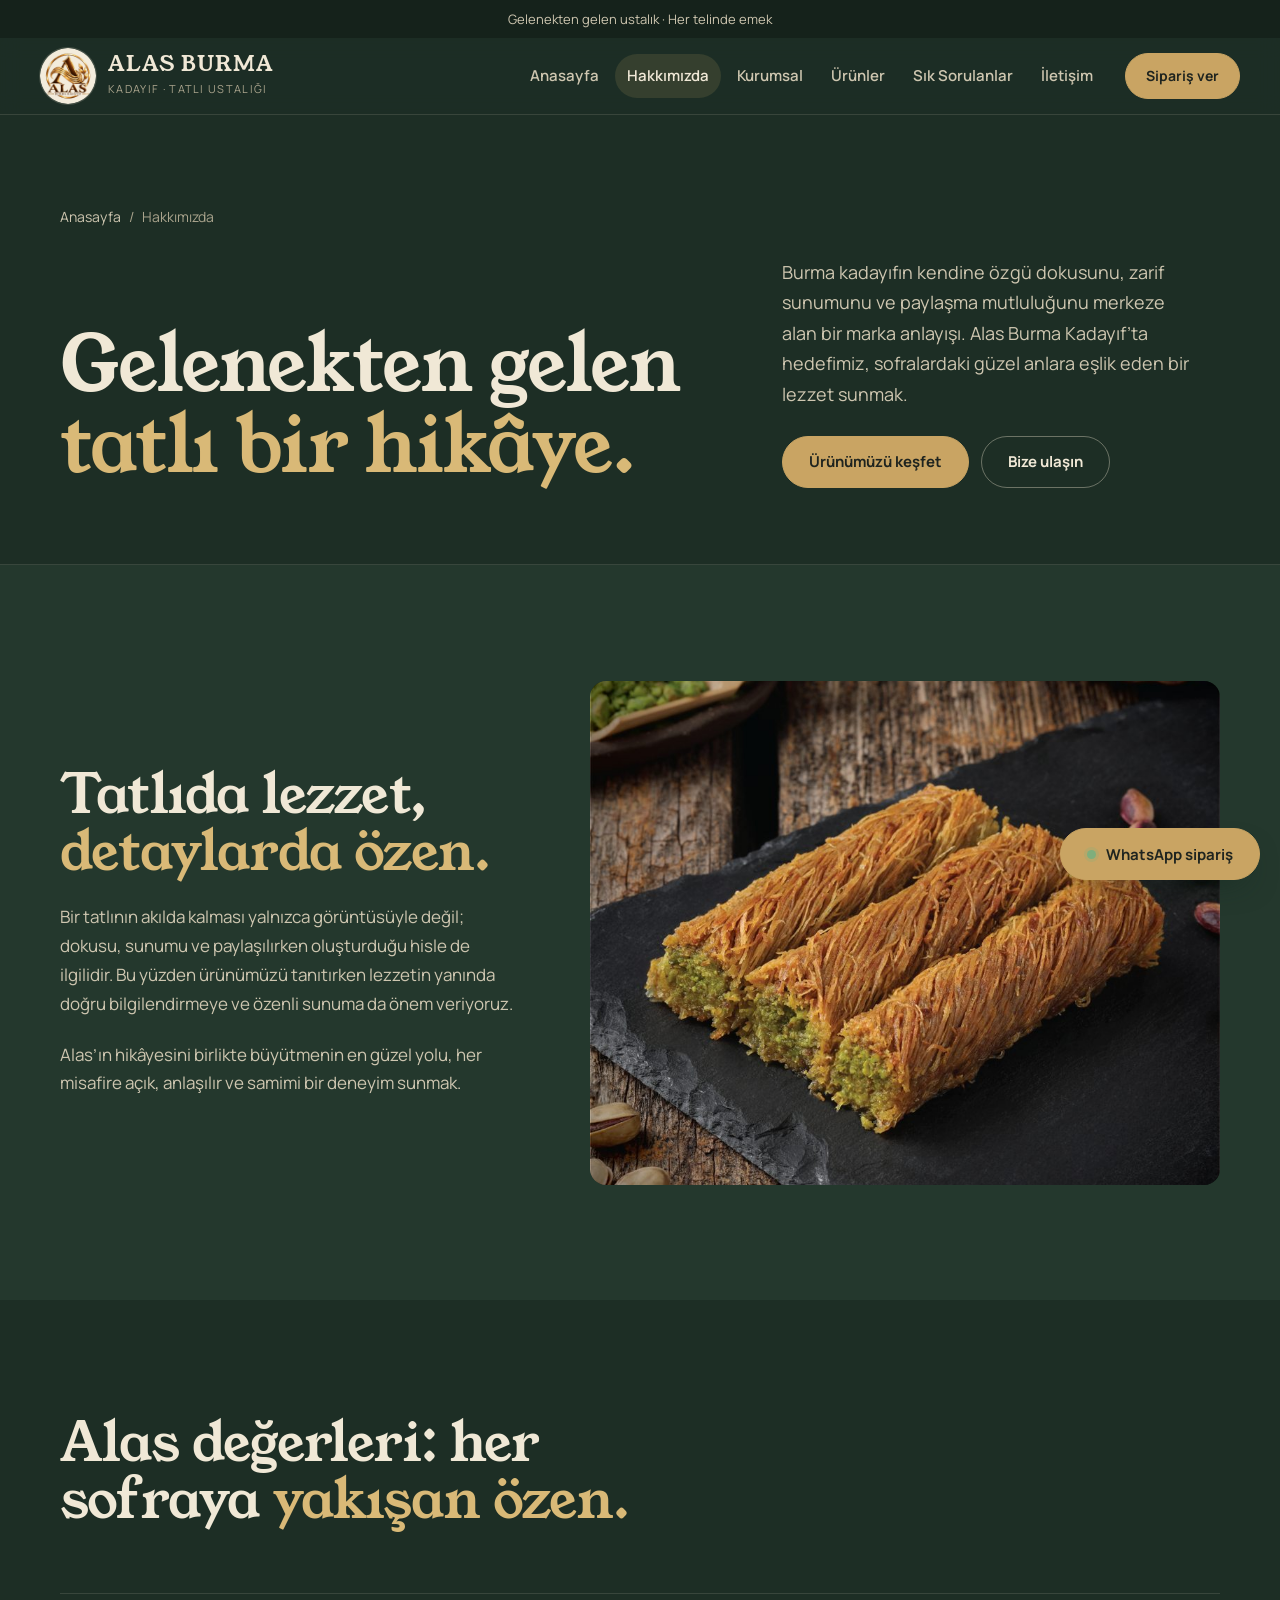
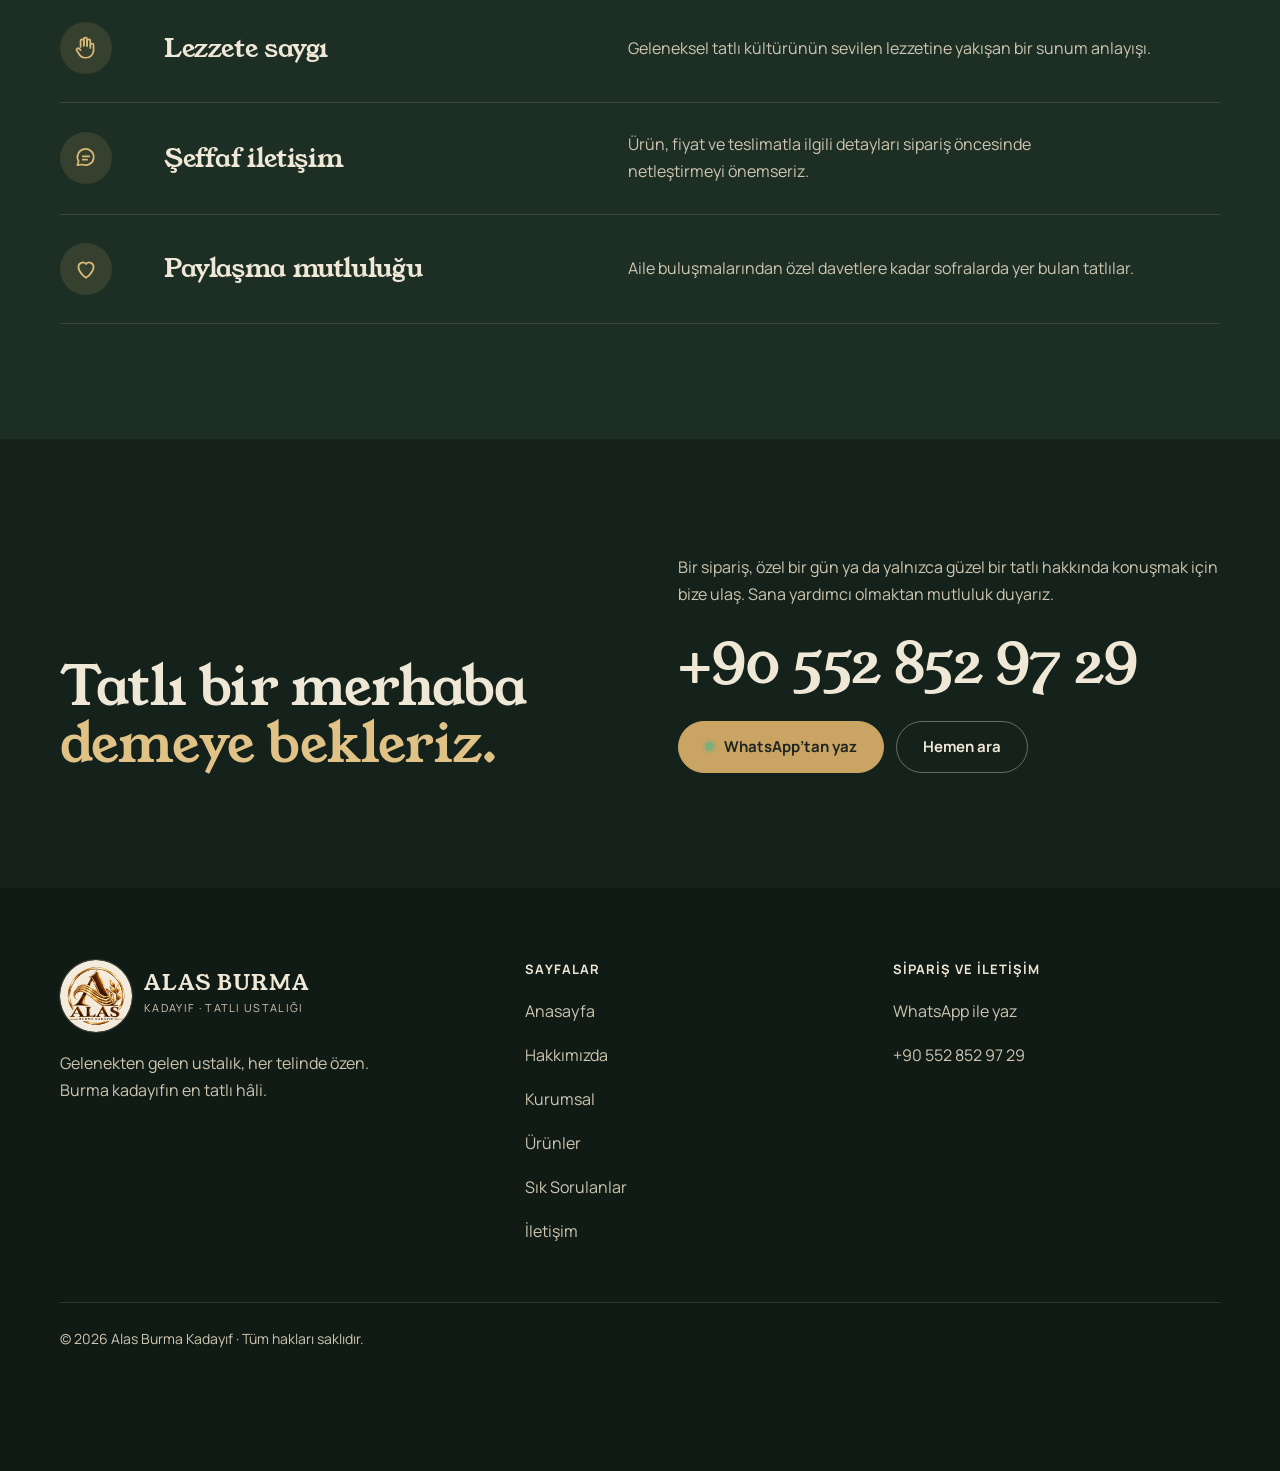
==== commit a93fa1ca: "Add files via upload" ====
--- a/hakkimizda.html
+++ b/hakkimizda.html
@@ -7,7 +7,7 @@
 <link rel="canonical" href="https://xn--alasburmakadayf-llc.com/hakkimizda.html">
 <meta property="og:type" content="website"><meta property="og:locale" content="tr_TR"><meta property="og:site_name" content="Alas Burma Kadayıf"><meta property="og:title" content="Hakkımızda | Alas Burma Kadayıf"><meta property="og:description" content="Alas Burma Kadayıf’ın hikâyesi, yaklaşımı ve değerleri."><meta property="og:url" content="https://xn--alasburmakadayf-llc.com/hakkimizda.html"><meta property="og:image" content="https://xn--alasburmakadayf-llc.com/assets/burma-kadayif.jpg"><meta name="twitter:card" content="summary_large_image">
 <meta name="theme-color" content="#1d2e25">
-<link rel="icon" type="image/svg+xml" href="assets/favicon.svg">
+<link rel="icon" type="image/png" href="assets/favicon-96.png"><link rel="apple-touch-icon" href="assets/logo.png">
 <link rel="preconnect" href="https://fonts.googleapis.com"><link rel="preconnect" href="https://fonts.gstatic.com" crossorigin>
 <link rel="stylesheet" href="https://fonts.googleapis.com/css2?family=Manrope:wght@400;500;600;700&family=Young+Serif&display=swap">
 <link rel="stylesheet" href="assets/site.css">
@@ -16,7 +16,7 @@
 <a class="skip" href="#icerik">İçeriğe geç</a>
 <div class="topline">Gelenekten gelen ustalık · Her telinde emek</div>
 <header class="header"><div class="wrap">
-<a class="brand" href="index.html" aria-label="Alas Burma Kadayıf ana sayfa"><svg  viewBox="0 0 72 72" aria-hidden="true" xmlns="http://www.w3.org/2000/svg"><defs><linearGradient id="lgH" x1="0" y1="0" x2="1" y2="1"><stop stop-color="#f1d18d"/><stop offset=".55" stop-color="#d2aa5e"/><stop offset="1" stop-color="#9d7134"/></linearGradient></defs><path d="M36 5 C31 14 20 15 14 27 C8 39 14 53 25 58 L36 64 L47 58 C58 53 64 39 58 27 C52 15 41 14 36 5Z" fill="none" stroke="url(#lgH)" stroke-width="1.6"/><path d="M36 16 L19 51 L26 47 L36 27 L46 47 L53 51Z" fill="none" stroke="url(#lgH)" stroke-width="2.1" stroke-linejoin="round"/><path d="M26 43 Q36 37 46 43 M28 49 Q36 45 44 49" fill="none" stroke="url(#lgH)" stroke-width="1.3"/><path d="M36 5 L32 12 L36 10 L40 12Z M13 29 L20 28 L17 33Z M59 29 L52 28 L55 33Z" fill="url(#lgH)"/><circle cx="36" cy="19" r="2" fill="url(#lgH)"/><path d="M10 43 Q4 36 11 31 M62 43 Q68 36 61 31" fill="none" stroke="url(#lgH)" stroke-width="1.3" stroke-linecap="round"/></svg><span><b>ALAS BURMA</b><small>Kadayıf · Tatlı ustalığı</small></span></a>
+<a class="brand" href="index.html" aria-label="Alas Burma Kadayıf ana sayfa"><img class="logo" src="assets/logo.webp" alt="" width="512" height="512" decoding="async"><span><b>ALAS BURMA</b><small>Kadayıf · Tatlı ustalığı</small></span></a>
 <button class="menu-btn" type="button" aria-controls="site-menu" aria-expanded="false"><i></i><span>Menü</span></button>
 <nav class="nav" id="site-menu" aria-label="Ana menü">
 <a data-page="index.html" href="index.html">Anasayfa</a>
@@ -54,7 +54,7 @@
 </main>
 <footer class="footer dark"><div class="wrap">
 <div class="grid">
-<div><a class="brand" href="index.html" aria-label="Alas Burma Kadayıf ana sayfa"><svg  viewBox="0 0 72 72" aria-hidden="true" xmlns="http://www.w3.org/2000/svg"><defs><linearGradient id="lgF" x1="0" y1="0" x2="1" y2="1"><stop stop-color="#f1d18d"/><stop offset=".55" stop-color="#d2aa5e"/><stop offset="1" stop-color="#9d7134"/></linearGradient></defs><path d="M36 5 C31 14 20 15 14 27 C8 39 14 53 25 58 L36 64 L47 58 C58 53 64 39 58 27 C52 15 41 14 36 5Z" fill="none" stroke="url(#lgF)" stroke-width="1.6"/><path d="M36 16 L19 51 L26 47 L36 27 L46 47 L53 51Z" fill="none" stroke="url(#lgF)" stroke-width="2.1" stroke-linejoin="round"/><path d="M26 43 Q36 37 46 43 M28 49 Q36 45 44 49" fill="none" stroke="url(#lgF)" stroke-width="1.3"/><path d="M36 5 L32 12 L36 10 L40 12Z M13 29 L20 28 L17 33Z M59 29 L52 28 L55 33Z" fill="url(#lgF)"/><circle cx="36" cy="19" r="2" fill="url(#lgF)"/><path d="M10 43 Q4 36 11 31 M62 43 Q68 36 61 31" fill="none" stroke="url(#lgF)" stroke-width="1.3" stroke-linecap="round"/></svg><span><b>ALAS BURMA</b><small>Kadayıf · Tatlı ustalığı</small></span></a><p>Gelenekten gelen ustalık, her telinde özen. Burma kadayıfın en tatlı hâli.</p></div>
+<div><a class="brand" href="index.html" aria-label="Alas Burma Kadayıf ana sayfa"><img class="logo" src="assets/logo.webp" alt="" width="512" height="512" decoding="async"><span><b>ALAS BURMA</b><small>Kadayıf · Tatlı ustalığı</small></span></a><p>Gelenekten gelen ustalık, her telinde özen. Burma kadayıfın en tatlı hâli.</p></div>
 <div><h3>Sayfalar</h3><nav aria-label="Alt menü"><a href="index.html">Anasayfa</a><a href="hakkimizda.html">Hakkımızda</a><a href="kurumsal.html">Kurumsal</a><a href="urunler.html">Ürünler</a><a href="sss.html">Sık Sorulanlar</a><a href="iletisim.html">İletişim</a></nav></div>
 <div class="contact-links"><h3>Sipariş ve iletişim</h3><a href="https://wa.me/905528529729?text=Merhaba%2C%20Alas%20Burma%20Kaday%C4%B1f%20hakk%C4%B1nda%20bilgi%20almak%20istiyorum." target="_blank" rel="noopener">WhatsApp ile yaz</a><a href="tel:+905528529729">+90 552 852 97 29</a></div>
 </div>
--- a/assets/site.css
+++ b/assets/site.css
@@ -49,7 +49,7 @@
 .header{position:sticky;top:0;z-index:50;background:rgba(29,46,37,.95);backdrop-filter:blur(10px);border-bottom:1px solid var(--line)}
 .header .wrap{display:flex;align-items:center;gap:20px;min-height:76px;max-width:1400px}
 .brand{white-space:nowrap;display:flex;align-items:center;gap:12px;text-decoration:none;flex-shrink:0}
-.brand svg{width:44px;height:44px}
+.brand .logo{width:56px;height:56px;border-radius:50%;box-shadow:0 0 0 1px rgba(240,232,214,.18)}
 .brand b{display:block;font:400 21px/1 var(--serif);letter-spacing:.06em;color:var(--ink)}
 .brand small{display:block;margin-top:5px;font-size:11px;letter-spacing:.12em;text-transform:uppercase;color:var(--ink-3)}
 .nav{display:flex;align-items:center;gap:4px;margin-left:auto}
@@ -101,10 +101,6 @@
 .facts{display:grid;grid-template-columns:repeat(3,minmax(0,1fr));border-top:1px solid var(--line);padding-top:22px;gap:20px;max-width:560px}
 .facts b{display:block;font:400 19px/1.2 var(--serif);color:var(--ink)}
 .facts span{display:block;font-size:14px;color:var(--ink-3);margin-top:4px}
-.hero-photo{position:relative;min-height:420px;overflow:hidden;background:#2a2a24}
-.hero-photo img{position:absolute;inset:0;width:100%;height:100%;object-fit:cover;object-position:50% 55%}
-.hero-photo .stamp{position:absolute;left:28px;bottom:28px;display:flex;align-items:center;gap:12px;padding:12px 18px 12px 12px;border-radius:999px;background:rgba(21,34,27,.9);color:var(--ink);font-weight:700;font-size:14px}
-.hero-photo .stamp svg{width:34px;height:34px}
 
 /* Ürün yayılımı */
 .spread{display:grid;grid-template-columns:minmax(0,1.15fr) minmax(0,.85fr);gap:clamp(32px,5vw,80px);align-items:center}
@@ -124,7 +120,7 @@
 .story h2{font-size:clamp(36px,4.2vw,60px)}
 .story-side{display:flex;flex-direction:column;gap:24px}
 .story-side p{font-size:17px}
-.emblem{width:72px;height:72px}
+.emblem{width:112px;height:112px;border-radius:50%}
 
 /* Satır listesi (kart yerine) */
 .rows{border-top:1px solid var(--line)}
@@ -213,7 +209,7 @@
 @keyframes reveal{from{clip-path:inset(0 0 0 100%)}to{clip-path:inset(0)}}
 [data-enter]>*{animation:up .9s var(--ease) both}
 [data-enter]>:nth-child(2){animation-delay:.08s}[data-enter]>:nth-child(3){animation-delay:.16s}[data-enter]>:nth-child(4){animation-delay:.24s}[data-enter]>:nth-child(5){animation-delay:.32s}
-.hero-photo{animation:reveal 1.2s var(--ease) .15s both}
+.hero-media{animation:up 1s var(--ease) .15s both}
 @media(prefers-reduced-motion:reduce){*,*:before,*:after{animation:none!important;transition:none!important}html{scroll-behavior:auto}}
 
 /* Duyarlı */
@@ -232,7 +228,8 @@
   .nav .search{display:flex;width:100%;margin-top:20px}
   .hero,.spread,.spread.flip,.story,.faq,.contact,.head,.page-head .grid,.detail-head,.footer .grid{grid-template-columns:minmax(0,1fr)}
   .hero{min-height:0}
-  .hero-photo{min-height:0;aspect-ratio:4/3;order:2}
+  .hero-media{order:-1;justify-self:stretch;width:auto;height:auto;aspect-ratio:4/3;margin:20px var(--gut) 0;padding:0}
+  .hero-copy{padding-top:32px}
   .hero-copy{padding:48px var(--gut)}
   .spread.flip .photo{order:0}
   .faq-side{position:static}
@@ -243,7 +240,7 @@
   .band:after{background:rgba(21,34,27,.76)}
 }
 @media(max-width:560px){
-  .brand b{font-size:18px}.brand small{font-size:11px;letter-spacing:.08em}.brand svg{width:38px;height:38px}
+  .brand b{font-size:18px}.brand small{font-size:11px;letter-spacing:.08em}.brand .logo{width:46px;height:46px}
   .menu-btn span{display:none}
   .facts{grid-template-columns:minmax(0,1fr);gap:12px}
   .facts div{display:flex;gap:10px;align-items:baseline}
@@ -263,4 +260,20 @@
 .btn.ghost,.dark .btn.ghost{background:transparent;color:var(--ink);border-color:rgba(237,228,207,.38)}
 .btn.ghost:hover,.dark .btn.ghost:hover{background:rgba(237,228,207,.08);color:var(--ink);border-color:var(--gold)}
 .search button{background:var(--gold);color:#13201a}
-.photo,.hero-photo{background:#15221b}
+.photo,.slides{background:#15221b}
+
+/* Kahraman: ölçülü, çerçeveli foto + yumuşak geçişli slayt */
+.hero{align-items:center}
+.hero-media{position:relative}
+@media(min-width:901px){.hero-media{justify-self:center;height:min(calc(100svh - 200px),620px);aspect-ratio:4/5;max-width:100%;margin:40px max(var(--gut),calc((100vw - var(--wrap))/2 + var(--gut))) 40px 0}}
+.slides{position:relative;width:100%;height:100%;overflow:hidden;border-radius:22px;box-shadow:0 30px 60px -30px rgba(0,0,0,.6)}
+.slide{position:absolute;inset:0;width:100%;height:100%;object-fit:cover;opacity:0;transform:scale(1.04);transition:opacity 1s ease,transform 6s ease}
+.slide.is-on{opacity:1;transform:none}
+.slide-ctrl{position:absolute;left:16px;bottom:16px;display:flex;align-items:center;gap:2px;padding:4px 6px;border-radius:999px;background:rgba(21,34,27,.72)}
+.dot-btn,.pause-btn{width:36px;height:36px;border:0;background:transparent;cursor:pointer;display:grid;place-items:center;border-radius:50%;color:var(--ink)}
+.dot-btn:after{content:"";width:8px;height:8px;border-radius:50%;background:rgba(240,232,214,.45);transition:.3s}
+.dot-btn.is-on:after{width:22px;border-radius:4px;background:var(--gold)}
+.pause-btn:after{content:"";width:10px;height:12px;background:linear-gradient(90deg,currentColor 0 3px,transparent 3px 7px,currentColor 7px 10px)}
+.pause-btn[aria-pressed="true"]:after{width:10px;height:12px;background:currentColor;clip-path:polygon(0 0,100% 50%,0 100%);margin-left:2px}
+.footer .brand .logo{width:72px;height:72px}
+@media(prefers-reduced-motion:reduce){.slide{transition:none}}
